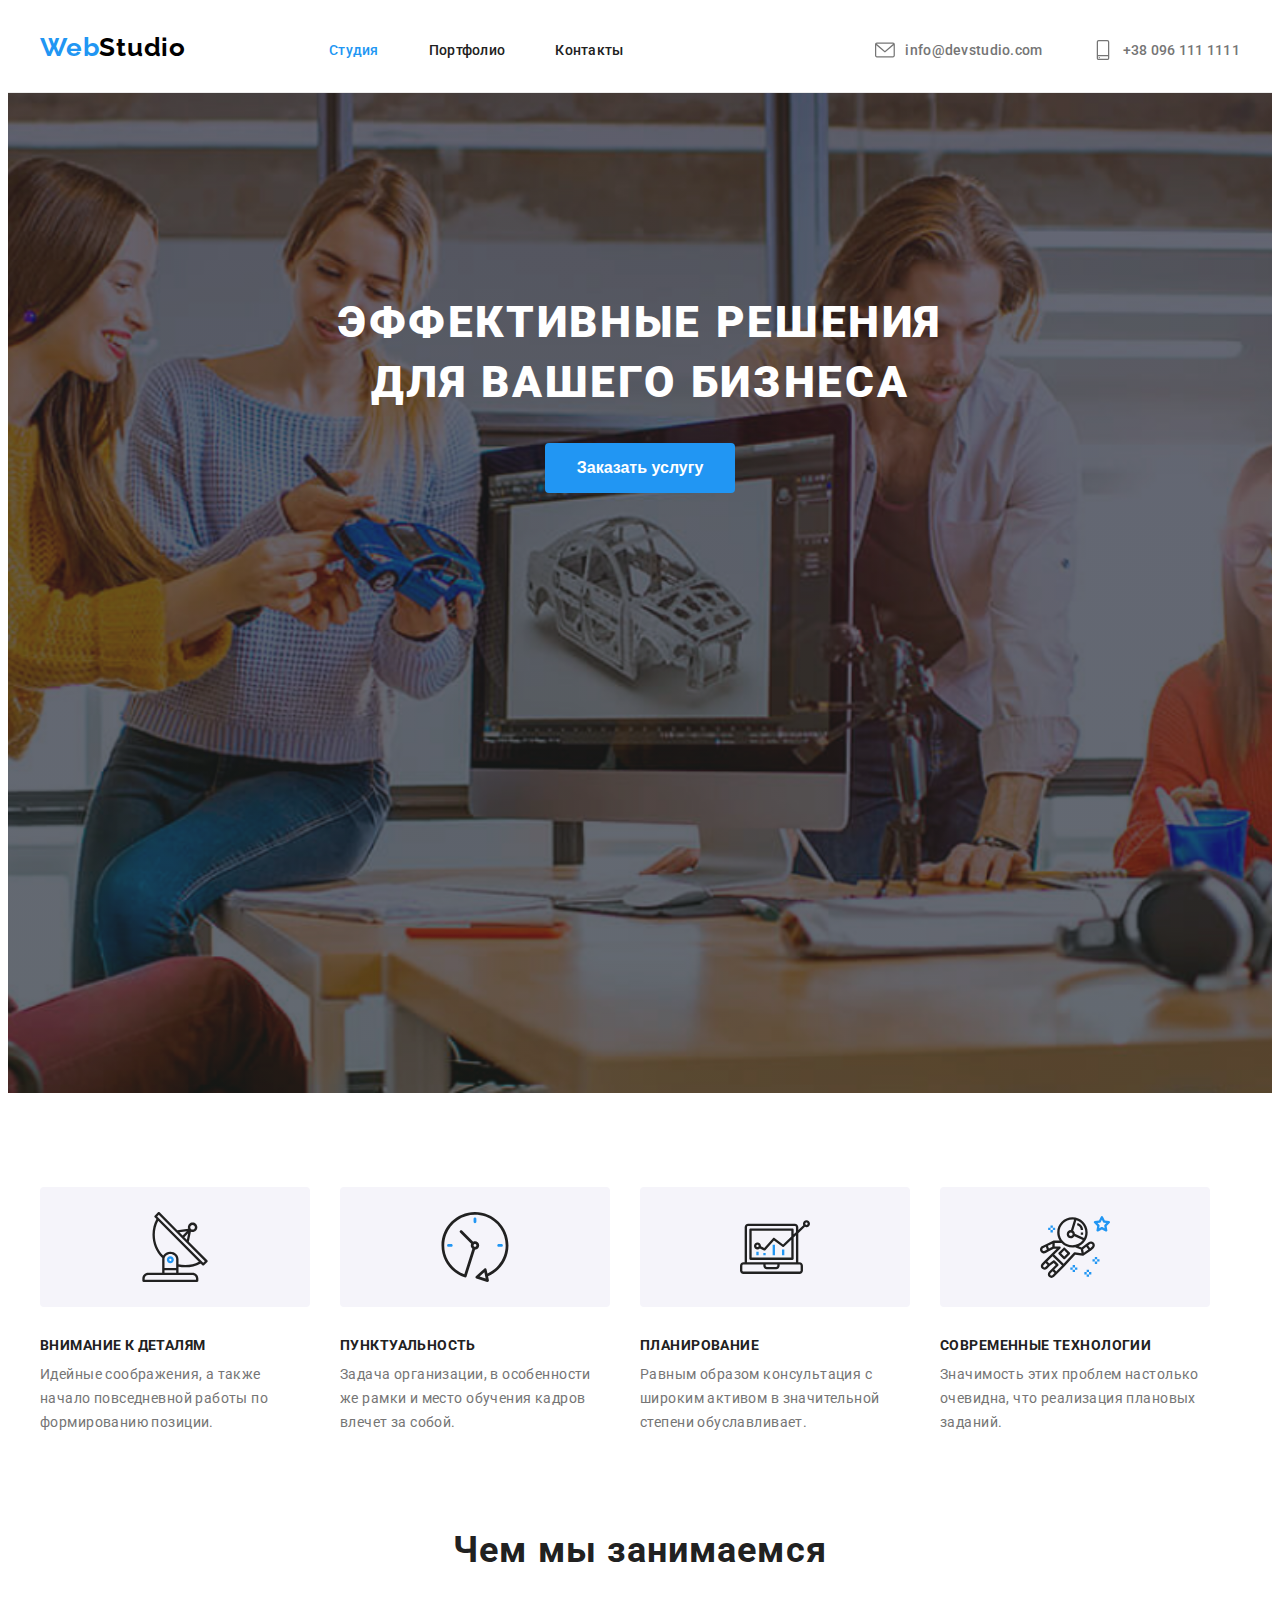
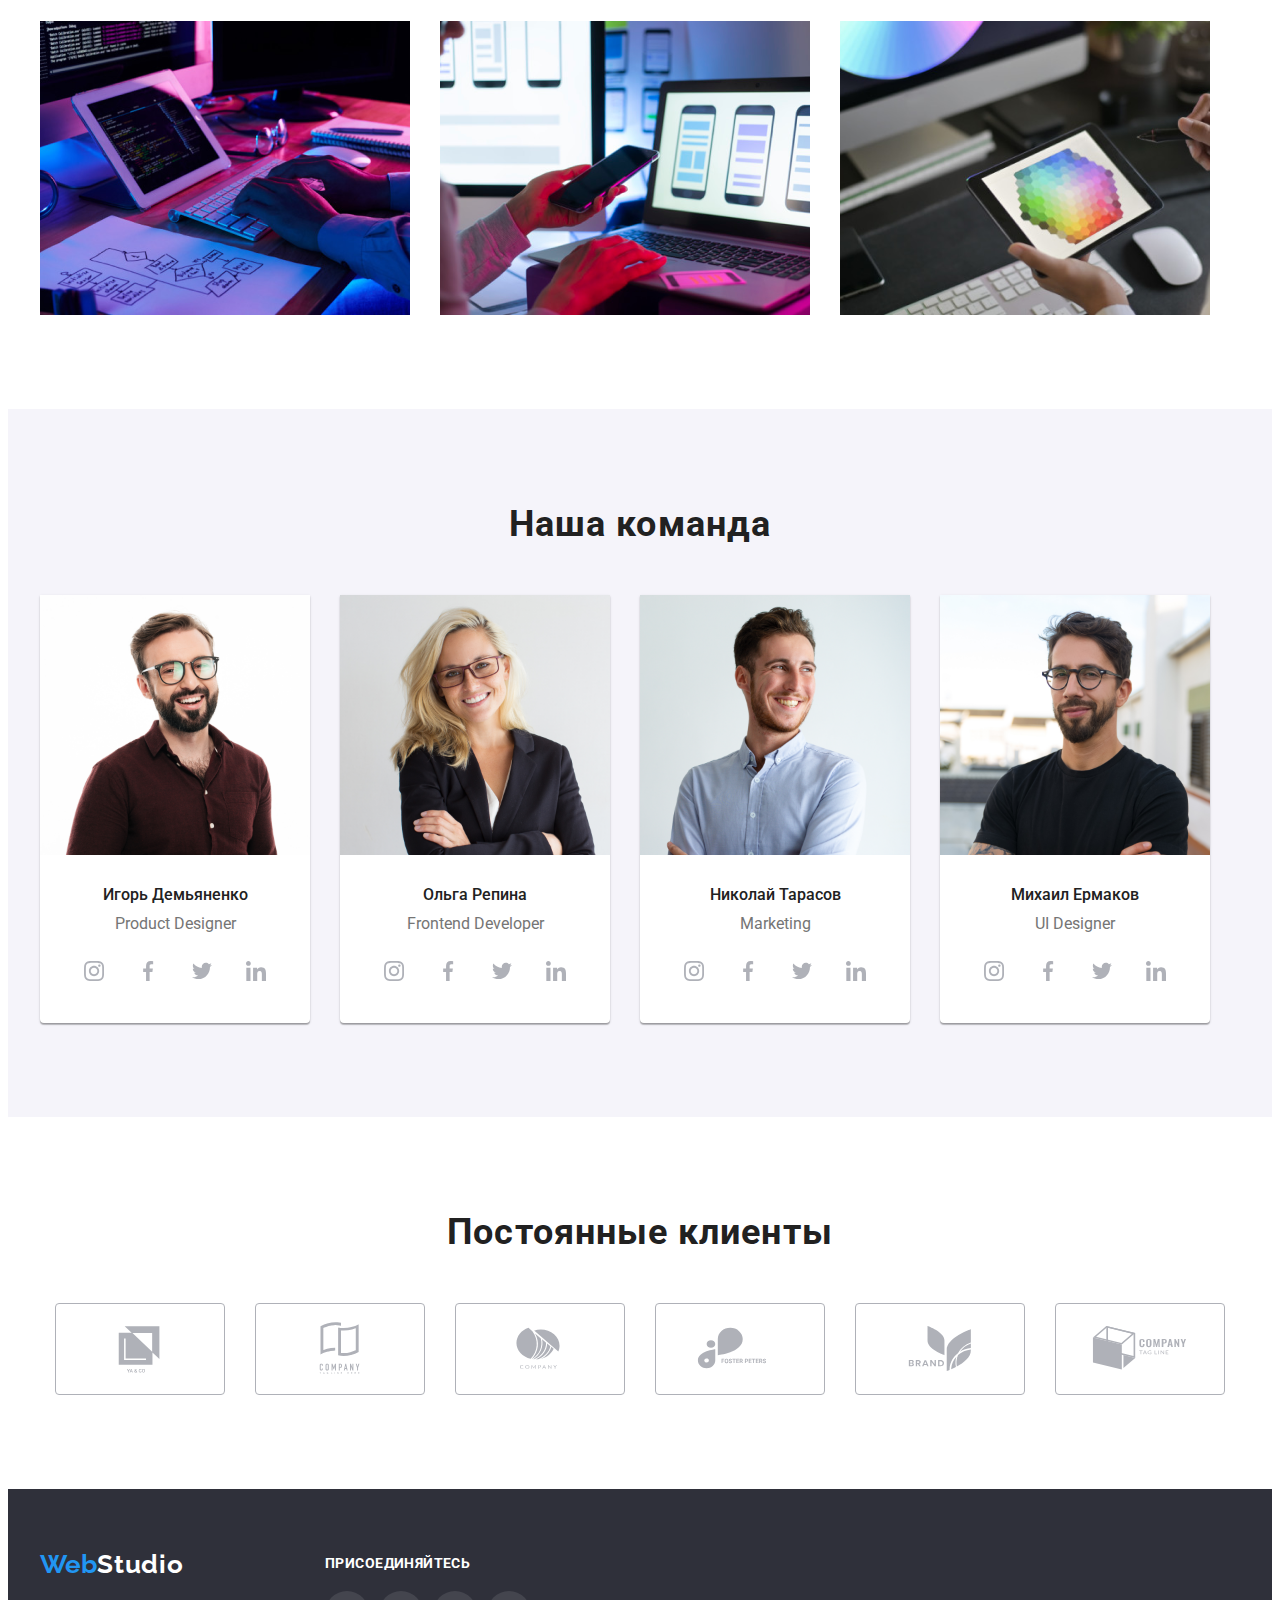
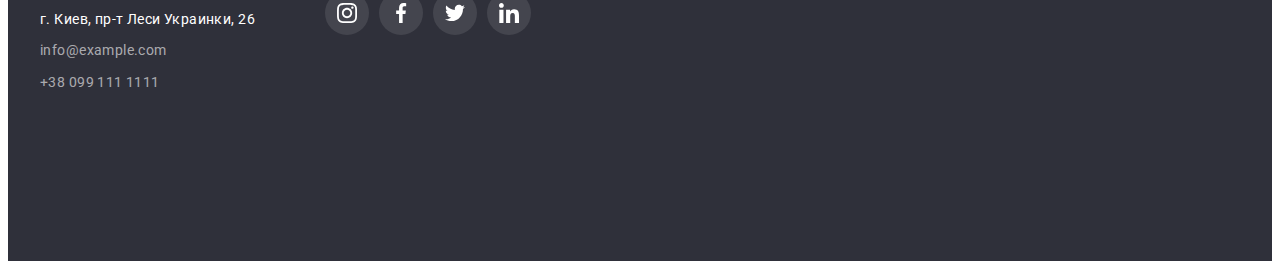
==== index.html @ 1057e820 "Сделал кнопку" ====
<!DOCTYPE html>
<html lang="ru">
  <head>
    <meta charset="UTF-8" />
    <meta http-equiv="X-UA-Compatible" content="IE=edge" />
    <meta name="viewport" content="width=device-width, initial-scale=1.0" />
    <title>WebStudio</title>
    <link
      rel="stylesheet"
      href="https://cdnjs.cloudflare.com/ajax/libs/modern-normalize/1.1.0/modern-normalize.min.css"
      integrity="sha512-wpPYUAdjBVSE4KJnH1VR1HeZfpl1ub8YT/NKx4PuQ5NmX2tKuGu6U/JRp5y+Y8XG2tV+wKQpNHVUX03MfMFn9Q=="
      crossorigin="anonymous"
      referrerpolicy="no-referrer"
    />
    <link rel="preconnect" href="https://fonts.googleapis.com" />
    <link rel="preconnect" href="https://fonts.gstatic.com" crossorigin />
    <link
      href="https://fonts.googleapis.com/css2?family=Raleway:wght@700&family=Roboto:wght@400;500;700;900&display=swap"
      rel="stylesheet"
    />

    <link rel="stylesheet" href="./css/styles.css" />
  </head>

  <body>
    <!--Header-->
    <header class="header">
      <div class="container header-container">
        <nav class="header-nav">
          <a class="header-logo link link-studio" lang="en" href="./index.html">
            <span class="color-log">Web</span>Studio</a
          >

          <ul class="list header-list" lang="ru">
            <li class="header-item">
              <a class="link header-link active-page" href="">Студия</a>
            </li>
            <li class="header-item">
              <a class="link header-link" href="./portfolio.html">Портфолио</a>
            </li>
            <li class="header-item">
              <a class="link header-link" href="">Контакты</a>
            </li>
          </ul>
        </nav>

        <!--contacts sections -->
        <div class="contact-header">
          <ul class="list header-sections">
            <li>
              <a class="header-contact" href="mailto:info@devstudio.com"
                ><svg class="contact-icon">
                  <use href="./images/icons.svg#icon-envelope"></use>
                </svg>
                info@devstudio.com
              </a>
            </li>
            <li>
              <a class="header-contact" href="tel:+380961111111"
                ><svg class="contact-icon">
                  <use href="./images/icons.svg#icon-smartphone"></use>
                </svg>
                +38 096 111 1111
              </a>
            </li>
          </ul>
        </div>
      </div>
    </header>
    <!--section button-->
    <section class="section-banner">
      <h1 class="section-title">
        Эффективные решения <br />
        для вашего бизнеса
      </h1>

      <!--button-->
      <button type="button" class="button shadow-textbt">Заказать услугу</button>
    </section>

    <!--section description-->
    <main>
      <section class="hero">
        <div class="container">
          <h2 class="visually-hidden" hidden>CEO</h2>

          <ul class="list hero-list">
            <li class="hero-item">
              <div class="icon-antenna">
                <svg width="70px">
                  <use href="./images/icons.svg#icon-antenna"></use>
                </svg>
              </div>
              <h2 class="hero-title">Внимание к деталям</h2>
              <p class="hero-after-title">
                Идейные соображения, а также начало повседневной работы по формированию позиции.
              </p>
            </li>

            <li class="hero-item">
              <div class="icon-clock">
                <svg width="70px">
                  <use href="./images/icons.svg#icon-clock"></use>
                </svg>
              </div>
              <h2 class="hero-title">Пунктуальность</h2>
              <p class="hero-after-title">
                Задача организации, в особенности же рамки и место обучения кадров влечет за собой.
              </p>
            </li>

            <li class="hero-item">
              <div class="icon-diagram">
                <svg width="70px">
                  <use href="./images/icons.svg#icon-diagram"></use>
                </svg>
              </div>
              <h2 class="hero-title">Планирование</h2>
              <p class="hero-after-title">
                Равным образом консультация с широким активом в значительной степени обуславливает.
              </p>
            </li>

            <li class="hero-item">
              <div class="icon-astronaut">
                <svg width="70px">
                  <use href="./images/icons.svg#icon-astronaut"></use>
                </svg>
              </div>
              <h2 class="hero-title">Современные технологии</h2>
              <p class="hero-after-title">
                Значимость этих проблем настолько очевидна, что реализация плановых заданий.
              </p>
            </li>
          </ul>
        </div>
      </section>

      <!--Our work section-->
      <section class="section-work">
        <div class="container">
          <h2 class="work-title">Чем мы занимаемся</h2>
          <ul class="list img-flax">
            <li class="team-photo">
              <img src="./images/photo1.png" alt="Десктопные приложения" />
            </li>
            <li class="team-photo">
              <img src="./images/photo2.png" alt="Мобильные приложения" />
            </li>
            <li class="team-photo">
              <img src="./images/photo3.png" alt="Дизайнерские решения" />
            </li>
          </ul>
        </div>
      </section>

      <!--section team-->

      <section class="team-section">
        <div class="container">
          <h2 class="team-title">Наша команда</h2>
          <ul class="list team-flax">
            <li class="item">
              <img class="img-block" src="./images/team1.png" alt="Игорь Демьяненко" width="270" />
              <h3 class="team-name-title">Игорь Демьяненко</h3>
              <p class="team-description">Product Designer</p>
              <ul class="list team-social-list">
                <li class="team-social-item">
                  <a href="#" class="team-social-link">
                    <svg class="team-social-icon" width="20" height="20">
                      <use href="./images/icons.svg#icon-instagram"></use>
                    </svg>
                  </a>
                </li>
                <li class="team-social-item">
                  <a href="#" class="team-social-link">
                    <svg class="team-social-icon" width="20" height="20">
                      <use href="./images/icons.svg#icon-facebook"></use>
                    </svg>
                  </a>
                </li>
                <li class="team-social-item">
                  <a href="#" class="team-social-link">
                    <svg class="team-social-icon" width="20" height="20">
                      <use href="./images/icons.svg#icon-twitter"></use>
                    </svg>
                  </a>
                </li>
                <li class="team-social-item">
                  <a href="#" class="team-social-link">
                    <svg class="team-social-icon" width="20" height="20">
                      <use href="./images/icons.svg#icon-linkedin"></use>
                    </svg>
                  </a>
                </li>
              </ul>
            </li>

            <li class="item">
              <img class="img-block" src="./images/team2.png" alt="Ольга Репина" width="270" />
              <h3 class="team-name-title">Ольга Репина</h3>
              <p class="team-description">Frontend Developer</p>
              <ul class="list team-social-list">
                <li class="team-social-item">
                  <a href="#" class="team-social-link">
                    <svg class="team-social-icon" width="20" height="20">
                      <use href="./images/icons.svg#icon-instagram"></use>
                    </svg>
                  </a>
                </li>
                <li class="team-social-item">
                  <a href="#" class="team-social-link">
                    <svg class="team-social-icon" width="20" height="20">
                      <use href="./images/icons.svg#icon-facebook"></use>
                    </svg>
                  </a>
                </li>
                <li class="team-social-item">
                  <a href="#" class="team-social-link">
                    <svg class="team-social-icon" width="20" height="20">
                      <use href="./images/icons.svg#icon-twitter"></use>
                    </svg>
                  </a>
                </li>
                <li class="team-social-item">
                  <a href="#" class="team-social-link">
                    <svg class="team-social-icon" width="20" height="20">
                      <use href="./images/icons.svg#icon-linkedin"></use>
                    </svg>
                  </a>
                </li>
              </ul>
            </li>

            <li class="item">
              <img class="img-block" src="./images/team3.png" alt="Николай Тарасов" width="270" />
              <h3 class="team-name-title">Николай Тарасов</h3>
              <p class="team-description">Marketing</p>
              <ul class="list team-social-list">
                <li class="team-social-item">
                  <a href="#" class="team-social-link">
                    <svg class="team-social-icon" width="20" height="20">
                      <use href="./images/icons.svg#icon-instagram"></use>
                    </svg>
                  </a>
                </li>
                <li class="team-social-item">
                  <a href="#" class="team-social-link">
                    <svg class="team-social-icon" width="20" height="20">
                      <use href="./images/icons.svg#icon-facebook"></use>
                    </svg>
                  </a>
                </li>
                <li class="team-social-item">
                  <a href="#" class="team-social-link">
                    <svg class="team-social-icon" width="20" height="20">
                      <use href="./images/icons.svg#icon-twitter"></use>
                    </svg>
                  </a>
                </li>
                <li class="team-social-item">
                  <a href="#" class="team-social-link">
                    <svg class="team-social-icon" width="20" height="20">
                      <use href="./images/icons.svg#icon-linkedin"></use>
                    </svg>
                  </a>
                </li>
              </ul>
            </li>

            <li class="item">
              <img class="img-block" src="./images/team4.png" alt="Михаил Ермаков" width="270" />
              <h3 class="team-name-title">Михаил Ермаков</h3>
              <p class="team-description">UI Designer</p>
              <ul class="list team-social-list">
                <li class="team-social-item">
                  <a href="#" class="team-social-link">
                    <svg class="team-social-icon" width="20" height="20">
                      <use href="./images/icons.svg#icon-instagram"></use>
                    </svg>
                  </a>
                </li>
                <li class="team-social-item">
                  <a href="#" class="team-social-link">
                    <svg class="team-social-icon" width="20" height="20">
                      <use href="./images/icons.svg#icon-facebook"></use>
                    </svg>
                  </a>
                </li>
                <li class="team-social-item">
                  <a href="#" class="team-social-link">
                    <svg class="team-social-icon" width="20" height="20">
                      <use href="./images/icons.svg#icon-twitter"></use>
                    </svg>
                  </a>
                </li>
                <li class="team-social-item">
                  <a href="#" class="team-social-link">
                    <svg class="team-social-icon" width="20" height="20">
                      <use href="./images/icons.svg#icon-linkedin"></use>
                    </svg>
                  </a>
                </li>
              </ul>
            </li>
          </ul>
        </div>
      </section>
      <section class="section-clients">
        <div class="container">
          <h2 class="client-text">Постоянные клиенты</h2>
          <ul class="list clients-list">
            <li class="logo-item">
              <a href="#" class="clients-link">
                <svg class="clients-icon" width="106" height="60">
                  <use href="./images/icons.svg#icon-Logo1"></use>
                </svg>
              </a>
            </li>
            <li class="logo-item">
              <a href="#" class="clients-link">
                <svg class="clients-icon" width="106" height="60">
                  <use href="./images/icons.svg#icon-Logo2"></use>
                </svg>
              </a>
            </li>
            <li class="logo-item">
              <a href="#" class="clients-link">
                <svg class="clients-icon" width="106" height="60">
                  <use href="./images/icons.svg#icon-Logo3"></use>
                </svg>
              </a>
            </li>
            <li class="logo-item">
              <a href="#" class="clients-link">
                <svg class="clients-icon" width="106" height="60">
                  <use href="./images/icons.svg#icon-Logo4"></use>
                </svg>
              </a>
            </li>
            <li class="logo-item">
              <a href="#" class="clients-link">
                <svg class="clients-icon" width="106" height="60">
                  <use href="./images/icons.svg#icon-Logo5"></use>
                </svg>
              </a>
            </li>
            <li class="logo-item">
              <a href="#" class="clients-link">
                <svg class="clients-icon" width="106" height="60">
                  <use href="./images/icons.svg#icon-Logo6"></use>
                </svg>
              </a>
            </li>
          </ul>
        </div>
      </section>
    </main>
    <!--footer section-->
    <footer class="section-footer">
      <div class="container">
        <div>
          <a class="link-footer" href="/index.html">Web<span class="color-footer">Studio</span></a>
          <div class="footer-inner">
            <address class="link-address">
              <ul class="list address-cont">
                <li>
                  <a
                    class="address"
                    href="https://goo.gl/maps/Afqt2rmy2DsJCTwLA"
                    target="_blank"
                    rel="noopener noreferre"
                    >г. Киев, пр-т Леси Украинки, 26</a
                  >
                </li>
                <li>
                  <a class="contact-list" href="mailto:info@devstudio.com">info@example.com</a>
                </li>
                <li>
                  <a class="contact-list" href="tel:+380961111111">+38 099 111 1111</a>
                </li>
              </ul>
            </address>
            <!--Правая часть футера-->
            <div class="footer-right">
              <h1 class="footer-social">присоединяйтесь</h1>
              <ul class="list social-footer-list">
                <li class="social-item">
                  <a href="#" class="social-link">
                    <svg class="social-icon" width="20" height="20">
                      <use href="./images/icons.svg#icon-instagram"></use>
                    </svg>
                  </a>
                </li>
                <li class="social-item">
                  <a href="#" class="social-link">
                    <svg class="social-icon" width="20" height="20">
                      <use href="./images/icons.svg#icon-facebook"></use>
                    </svg>
                  </a>
                </li>
                <li class="social-item">
                  <a href="#" class="social-link">
                    <svg class="social-icon" width="20" height="20">
                      <use href="./images/icons.svg#icon-twitter"></use>
                    </svg>
                  </a>
                </li>
                <li class="social-item">
                  <a href="#" class="social-link">
                    <svg class="social-icon" width="20" height="20">
                      <use href="./images/icons.svg#icon-linkedin"></use>
                    </svg>
                  </a>
                </li>
              </ul>
            </div>
          </div>
        </div>
      </div>
    </footer>
  </body>
</html>
---- css/styles.css ----
:root {
  --hover-color: #2196f3;
  --text-color: #ffffff;
  --hero-text-color: #212121;
  --client-color: #afb1b8;
}

body {
  background: #ffffff;
  color: #212121;
  font-family: Roboto, sans-serif;
}

p,
h1,
h2,
h3,
h4,
h5,
h6 {
  margin: 0;
}
ul {
  margin: 0;
  padding-inline-start: 0px;
}

.visually-hidden {
  position: absolute;
  white-space: nowrap;
  width: 1px;
  height: 1px;
  overflow: hidden;
  border: 0;
  padding: 0;
  clip: rect(0 0 0 0);
  clip-path: inset(50%);
  margin: -1px;
}
.container {
  width: 1200px;
  padding-left: 15px;
  padding-right: 15px;
  margin: 0 auto;
  /* outline: 2px solid red; (контур блока)  */
}
img {
  display: block;
}
.header-container {
  display: flex;
  justify-content: center;
}
/* <!--Header--> */

.header-nav {
  padding-top: 24px;
  padding-bottom: 25px;
  display: flex;
}
.contact-header {
  margin-left: auto;
}
.contact-icon {
  width: 20px;
  height: 20px;
  margin-right: 10px;
}

.link {
  font-weight: 500;
  font-size: 14px;
  line-height: 16px;
  letter-spacing: 0.02em;
  color: #000000;
  text-decoration: none;
}
.link-studio {
  font-family: Raleway;
  font-style: normal;
  font-weight: bold;
  font-size: 26px;
  line-height: 31px;
  letter-spacing: 0.03em;
  color: #000000;
}

.color-log {
  font-style: normal;
  font-weight: bold;
  font-size: 26px;
  line-height: 31px;
  letter-spacing: 0.03em;
  color: #2196f3;
}

/* Весь тег Ul без точек */
.list {
  list-style: none;
}

/* header-link */
.header-link {
  color: var(--hero-text-color);
  margin-left: 50px;
}
.header-list {
  display: flex;
  align-items: center;
  margin-left: 93px;
}
/* ховер для ссылок */
.header-link:hover,
.header-link:focus {
  color: var(--hover-color);
}

/* <!--contacts sections --> */
.header-contact {
  display: flex;
  align-items: center;
  font-style: normal;
  font-weight: 500;
  font-size: 14px;
  line-height: 16px;
  letter-spacing: 0.02em;
  color: #757575;
  text-decoration: none;
  margin-left: 50px;
}
.contact-icon {
  fill: currentColor;
}
.header-sections {
  display: flex;
  padding-top: 32px;
  padding-bottom: 32px;
}
.header {
  border-bottom: 1px solid #ececec;
}

/* ховер и фокус для сектора контакты */
.header-contact:hover,
.header-contact:focus {
  color: var(--hover-color);
}

/* <!--section button--> */
.section-banner {
  background: #2f303a;
  height: 600px;
  max-width: 1600px;
  margin-left: auto;
  margin-right: auto;
  padding-top: 200px;
  padding-bottom: 200px;
  text-align: center;
  width: auto;
  background-image: linear-gradient(rgba(47, 48, 58, 0.4), rgba(47, 58, 51, 0.4)),
    url(../images/icon-banner.png);
  background-repeat: no-repeat;
  background-position: center;
  background-size: cover;
}

.section-title {
  font-style: normal;
  font-weight: 900;
  font-size: 44px;
  line-height: 1.36;
  text-align: center;
  letter-spacing: 0.06em;
  text-transform: uppercase;
  color: var(--text-color);
  padding-bottom: 30px;
}
.button {
  padding: 10px 32px;
  border-radius: 4px;
  margin-left: auto;
  margin-right: auto;
  font-style: normal;
  font-weight: bold;
  font-size: 16px;
  line-height: 1.87;
  border: none;
  color: var(--text-color);
  background-color: #2196f3;
  cursor: pointer;
}

.button :hover,
.button :focus {
  color: #188ce8;
}
/* <!--section list--> */
.hero-title {
  font-style: normal;
  font-weight: bold;
  font-size: 14px;
  line-height: 16px;
  letter-spacing: 0.03em;
  text-transform: uppercase;
  color: #212121;
  margin-bottom: 10px;
}
.hero-list {
  display: flex;
}
.hero-list .hero-item:not(last-child) {
  margin-right: 30px;
}
.hero-item {
  font-style: normal;
  font-weight: bold;
  font-size: 14px;
  line-height: 16px;
  letter-spacing: 0.03em;
  color: var(--hero-text-color);
  width: 270px;
}
.hero-after-title {
  font-style: normal;
  font-weight: normal;
  font-size: 14px;
  line-height: 1.71;
  letter-spacing: 0.03em;
  color: #757575;
}
.hero {
  padding-top: 94px;
}
.icon-antenna {
  display: flex;
  align-items: center;
  justify-content: center;
  margin-bottom: 30px;
  width: 270px;
  height: 120px;
  background-color: #f5f4fa;
  border-radius: 4px;
}
.icon-clock {
  display: flex;
  align-items: center;
  justify-content: center;
  margin-bottom: 30px;
  width: 270px;
  height: 120px;
  background-color: #f5f4fa;
  border-radius: 4px;
}
.icon-diagram {
  display: flex;
  align-items: center;
  justify-content: center;
  margin-bottom: 30px;
  width: 270px;
  height: 120px;
  background-color: #f5f4fa;
  border-radius: 4px;
}
.icon-astronaut {
  display: flex;
  align-items: center;
  justify-content: center;
  margin-bottom: 30px;
  width: 270px;
  height: 120px;
  background-color: #f5f4fa;
  border-radius: 4px;
}

.work-title {
  font-weight: bold;
  font-size: 36px;
  line-height: 42px;
  text-align: center;
  letter-spacing: 0.03em;
  color: #212121;
  padding-top: 94px;
  padding-bottom: 50px;
}
.section-work {
  padding-bottom: 94px;
}
.about-workers {
  background-color: #f5f4fa;
}
/* <!--section team--> */
.team-title {
  font-weight: bold;
  font-size: 36px;
  line-height: 42px;
  text-align: center;
  letter-spacing: 0.03em;
  color: #212121;
  padding-top: 94px;
  padding-bottom: 50px;
}
.img-flax {
  display: flex;
}
.team-photo:not(last-child) {
  margin-right: 30px;
}
.item:not(last-child) {
  margin-right: 30px;
  background: #ffffff;
  padding-bottom: 30px;
  box-shadow: 0px 1px 3px rgba(0, 0, 0, 0.12), 0px 1px 1px rgba(0, 0, 0, 0.14),
    0px 2px 1px rgba(0, 0, 0, 0.2);
  border-radius: 0px 0px 4px 4px;
}

.team-flax {
  display: flex;
}
.img-block {
  /* max-width: 100%; */
  height: auto;
}

.team-name-title {
  font-weight: 500;
  font-size: 16px;
  line-height: 19px;
  text-align: center;
  color: #212121;
  margin-bottom: 10px;
  margin-top: 30px;
}
.team-description {
  font-weight: normal;
  font-size: 16px;
  line-height: 19px;
  text-align: center;
  color: #757575;
  margin-bottom: 16px;
}
.team-section {
  padding-top: 0px;
  padding-bottom: 94px;
  background-color: #f5f4fa;
}
.team-social-list {
  display: flex;
  justify-content: center;
}
.team-social-item + .team-social-item {
  margin-left: 10px;
}
.team-social-link {
  width: 44px;
  height: 44px;
  color: #afb1b8;
  display: flex;
  justify-content: center;
  align-items: center;
  border-radius: 50%;
}
.team-social-link:hover,
.team-social-link:focus {
  background-color: #2196f3;
  color: #ffffff;
}
.team-social-icon {
  fill: currentColor;
}
/* <!--------------------------------clients---------------------------------> */
.section-clients {
  padding-top: 94px;
  padding-bottom: 94px;
}
.clients-list {
  display: flex;
  justify-content: center;
}
.clients-link {
  display: flex;
  width: 170px;
  height: 92px;
  justify-content: center;
  align-items: center;
  border: 1px solid #afb1b8;
  box-sizing: border-box;
  border-radius: 4px;
  fill: var(--client-color);
  margin-top: 50px;
}
.logo-item + .logo-item {
  margin-left: 30px;
}
.client-text {
  font-style: normal;
  font-weight: bold;
  font-size: 36px;
  line-height: 42px;
  text-align: center;
  letter-spacing: 0.03em;
  color: #212121;
}
.clients-link:focus,
.clients-link:hover {
  border-color: #2196f3;
}

/* <!---------------------------footer section-----------------------------> */
.section-footer {
  font-weight: bold;
  height: 252px;
  font-size: 26px;
  line-height: 31px;
  background: #2f303a;
  padding-top: 60px;
  padding-bottom: 60px;
}
.color-footer {
  font-weight: bold;
  font-size: 26px;
  line-height: 31px;

  /* identical to box height */
  letter-spacing: 0.03em;
  color: var(--text-color);
}
.link-footer {
  font-family: Raleway;
  color: #2196f3;
  text-decoration: none;
}
/* address */
.link-address {
  margin-bottom: 20px;
}
.address {
  font-family: Roboto;
  font-weight: normal;
  font-style: normal;
  font-size: 14px;
  line-height: 24px;
  letter-spacing: 0.03em;
  color: #ffffff;
  text-decoration: none;
  margin-bottom: 9px;
}
.address:hover,
.address:focus {
  color: #2196f3;
}
.address-cont {
  padding: 0px 0px 0px 0px;
  margin-top: 20px;
  margin-bottom: 9px;
}
.contact-list {
  font-family: Roboto;
  font-style: normal;
  font-weight: normal;
  font-size: 14px;
  line-height: 1.71;
  letter-spacing: 0.03em;
  color: rgba(255, 255, 255, 0.6);
  text-decoration: none;
}
.contact-list:hover,
.contact-listl:focus {
  color: #2196f3;
}
.btn-blu {
  background: #2196f3;
  color: #ffffff;
}
.filter-button {
  cursor: pointer;
  font-family: Raleway;
  font-weight: 500;
  font-size: 16px;
  line-height: 1.62;
  text-align: center;
  letter-spacing: 0.03em;
  margin-left: 8px;
  padding: 6px 22px;
  border: #f5f4fa;
  box-shadow: 0px 3px 1px rgb(0 0 0 / 10%), 0px 1px 2px rgb(0 0 0 / 8%),
    0px 2px 2px rgb(0 0 0 / 12%);
  border-radius: 4px;
}
.btn-row {
  display: flex;
}
.filter-button:hover,
.filter-button:focus {
  background: #2196f3;
  color: #ffffff;
}
.section-main {
  padding-top: 94px;
  margin-bottom: 50px;
}
.active-page {
  color: #2196f3;
}

/* <!--Projects section-cardset-- > */
.cardset-list {
  display: flex;
  flex-wrap: wrap;
}

.cardset-title {
  font-weight: bold;
  font-size: 18px;
  line-height: 36px;
  letter-spacing: 0.06em;
  color: #212121;
  margin-left: 24px;
  margin-top: 20px;
}
.cardset-after-title {
  font-size: 16px;
  line-height: 1.87;
  letter-spacing: 0.03em;
  color: #757575;
  margin-top: 4px;
  margin-left: 24px;
  margin-bottom: 20px;
}
.cardset-item-portfolio:not(:nth-child(3n)) {
  margin-right: 30px;
}
.cardset-item-portfolio {
  background: #ffffff;
  outline: 1px solid #eeeeee;
  margin-bottom: 30px;
}
.cardset-item-portfolio:focus,
.cardset-item-portfolio:hover {
  box-sizing: border-box;
  box-shadow: 0px 1px 1px rgba(0, 0, 0, 0.12), 0px 4px 4px rgba(0, 0, 0, 0.06),
    1px 4px 6px rgba(0, 0, 0, 0.16);
}
.header-portfolio {
  border-bottom: 1px solid #ececec;
}
.footer-social {
  font-style: normal;
  font-weight: bold;
  font-size: 14px;
  line-height: 16px;
  letter-spacing: 0.03em;
  text-transform: uppercase;
  color: #ffffff;
}
.social-footer-list {
  display: flex;
  margin-left: auto;
  margin-right: auto;
  justify-items: left;
  margin-top: 20px;
}
.social-item:not(last-child) {
  margin-right: 10px;
}
.footer-right {
  margin-left: 70px;
  margin-top: -25px;
}
.footer-inner {
  display: flex;
  align-items: flex-start;
  max-width: 100%;
}
.social-item {
  border-radius: 50%;
  background-color: rgba(255, 255, 255, 0.1);
  color: #ffffff;
}
.social-link {
  width: 44px;
  height: 44px;
  color: #ffffff;
  display: flex;
  justify-content: center;
  align-items: center;
  border-radius: 50%;
}
.social-link:hover,
.social-link:focus {
  background-color: #2196f3;
  color: #ffffff;
}
.social-icon {
  fill: currentColor;
}
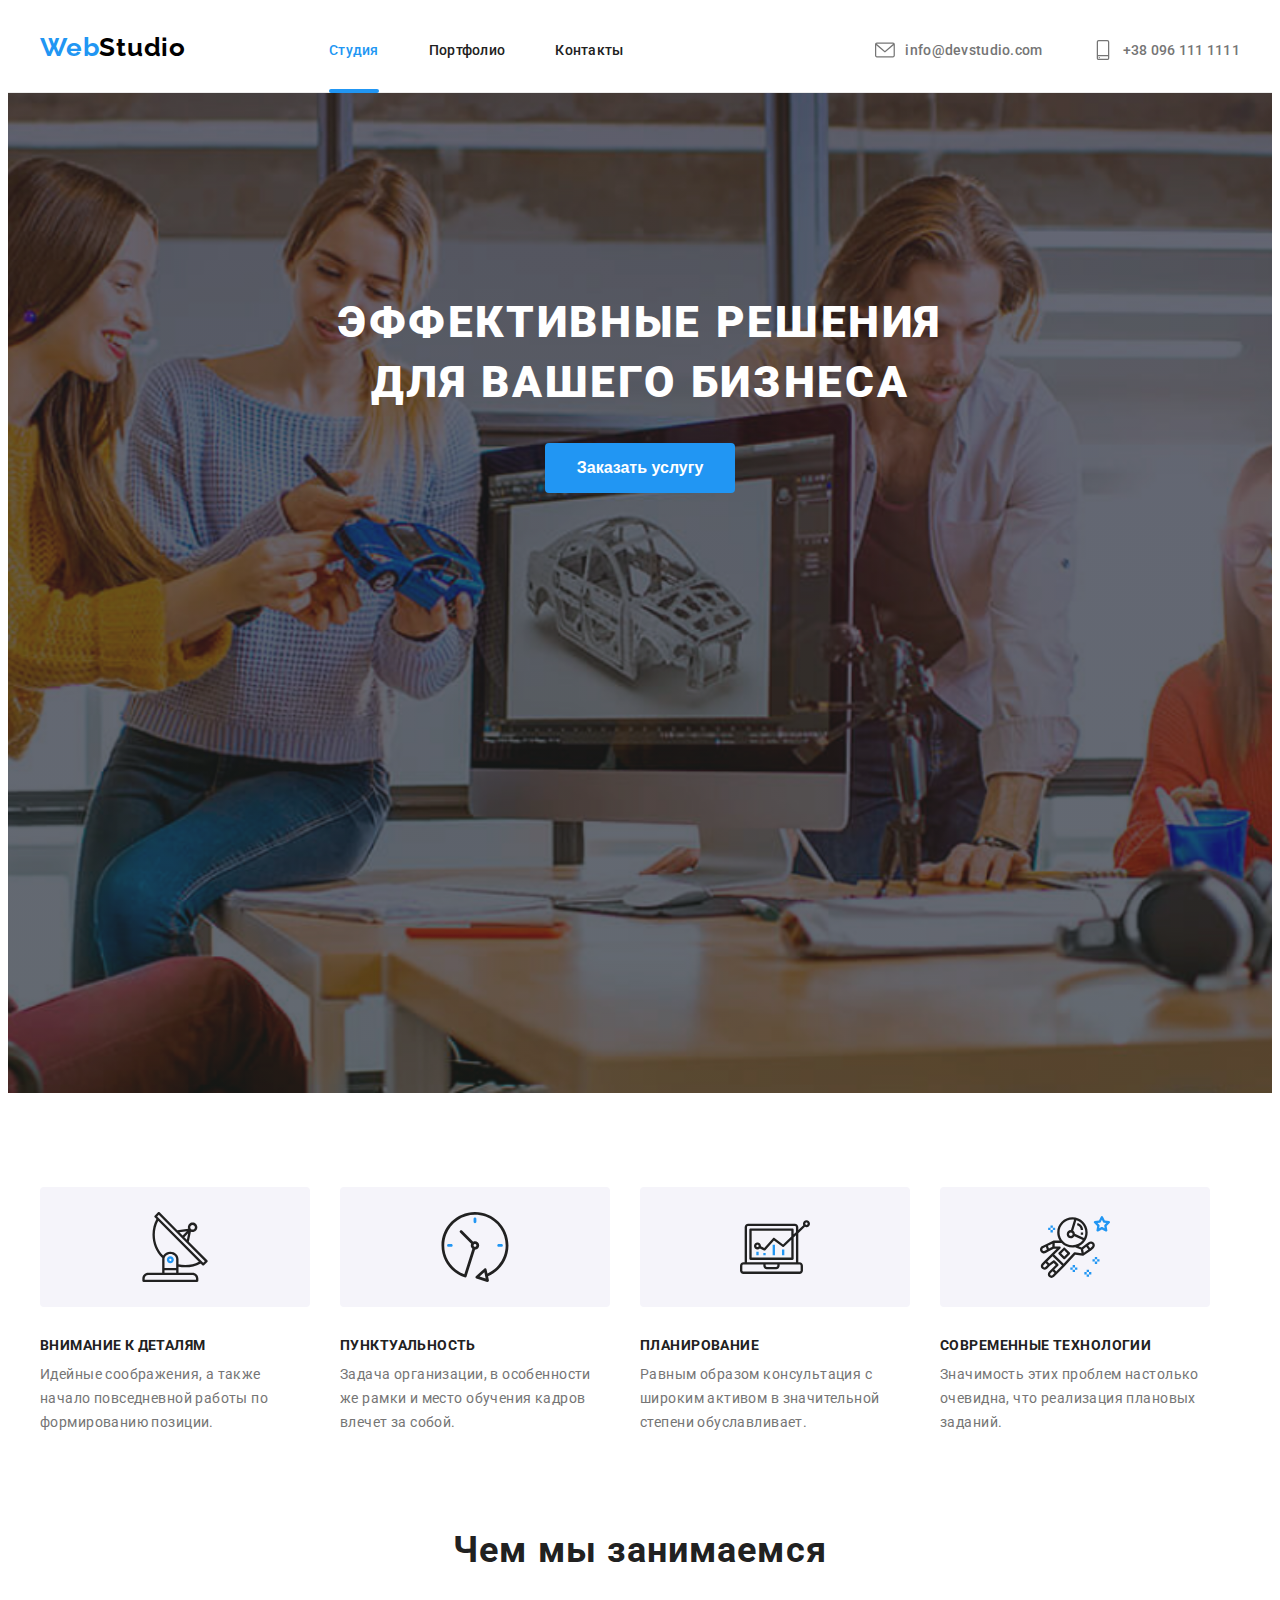
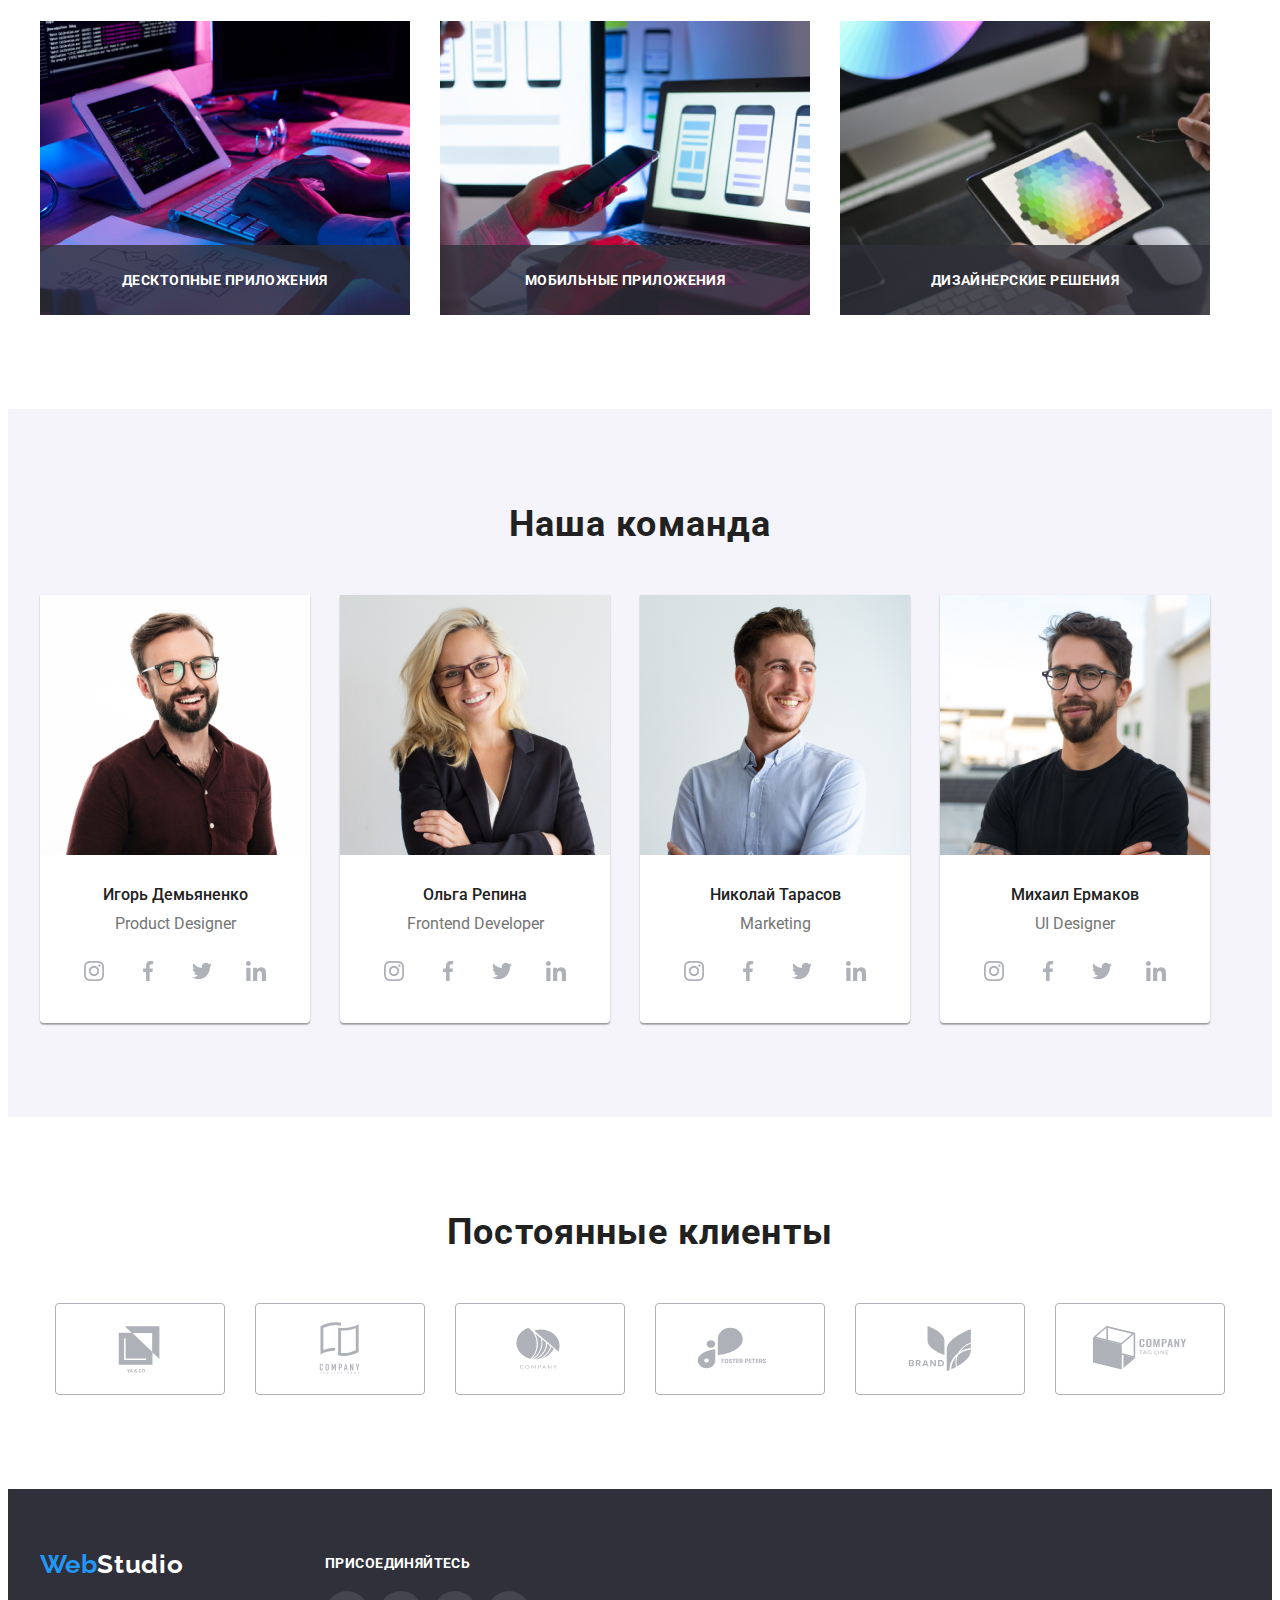
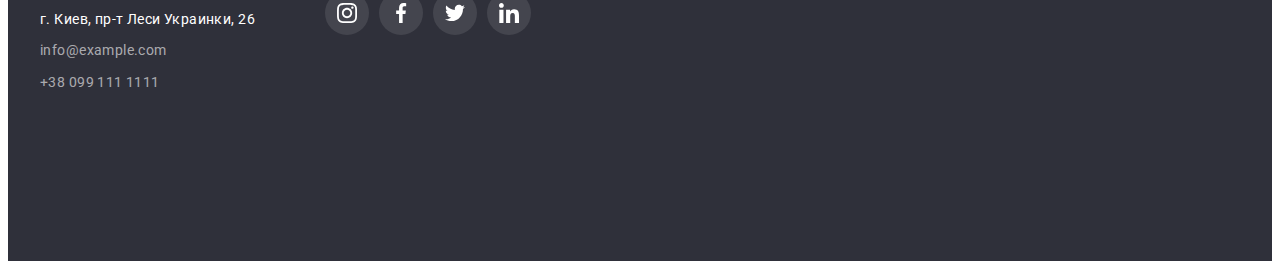
==== commit 4055d769: "Портфолио финиш" ====
--- a/index.html
+++ b/index.html
@@ -75,8 +75,18 @@
       </h1>
 
       <!--button-->
-      <button type="button" class="button shadow-textbt">Заказать услугу</button>
+      <button data-modal-open class="button shadow-textbt" type="button">Заказать услугу</button>
     </section>
+    <!--Модалка-->
+    <div class="backdrop is-hidden" data-modal>
+      <div class="modal">
+        <button data-modal-close class="close-button">
+          <svg width="18" height="18" class="close-icon">
+            <use href="images/icons.svg#icon-close"></use>
+          </svg>
+        </button>
+      </div>
+    </div>
 
     <!--section description-->
     <main>
@@ -143,12 +153,15 @@
           <ul class="list img-flax">
             <li class="team-photo">
               <img src="./images/photo1.png" alt="Десктопные приложения" />
+              <p class="work-text">Десктопные приложения</p>
             </li>
             <li class="team-photo">
               <img src="./images/photo2.png" alt="Мобильные приложения" />
+              <p class="work-text">Мобильные приложения</p>
             </li>
             <li class="team-photo">
               <img src="./images/photo3.png" alt="Дизайнерские решения" />
+              <p class="work-text">Дизайнерские решения</p>
             </li>
           </ul>
         </div>
@@ -419,5 +432,6 @@
         </div>
       </div>
     </footer>
+    <script src="./js/modal.js"></script>
   </body>
 </html>
--- a/css/styles.css
+++ b/css/styles.css
@@ -98,16 +98,20 @@
 .list {
   list-style: none;
 }
-
+.header-item {
+  position: relative;
+  margin-left: 50px;
+}
 /* header-link */
 .header-link {
   color: var(--hero-text-color);
-  margin-left: 50px;
+  transition: color 250ms cubic-bezier(0.4, 0, 0.2, 1);
 }
 .header-list {
   display: flex;
   align-items: center;
   margin-left: 93px;
+  position: relative;
 }
 /* ховер для ссылок */
 .header-link:hover,
@@ -304,6 +308,23 @@
 }
 .team-photo:not(last-child) {
   margin-right: 30px;
+  position: relative;
+}
+.work-text {
+  position: absolute;
+  width: 100%;
+  padding-top: 27px;
+  padding-bottom: 27px;
+  bottom: 0;
+  left: 0;
+  font-weight: bold;
+  font-size: 14px;
+  line-height: 16px;
+  text-align: center;
+  letter-spacing: 0.03em;
+  text-transform: uppercase;
+  color: var(--text-color);
+  background: rgba(47, 48, 58, 0.8);
 }
 .item:not(last-child) {
   margin-right: 30px;
@@ -499,8 +520,21 @@
   padding-top: 94px;
   margin-bottom: 50px;
 }
-.active-page {
-  color: #2196f3;
+.active-page.header-link::after {
+  content: '';
+  position: absolute;
+  left: 0%;
+  bottom: -34px;
+  width: 100%;
+  height: 4px;
+  transform: translateX(0%);
+  border-radius: 2px;
+  background-color: var(--hover-color);
+}
+.active-page,
+.header-list:hover .active-page,
+.header-list:focus {
+  color: var(--hover-color);
 }
 
 /* <!--Projects section-cardset-- > */
@@ -544,6 +578,7 @@
 .header-portfolio {
   border-bottom: 1px solid #ececec;
 }
+
 .footer-social {
   font-style: normal;
   font-weight: bold;
@@ -594,3 +629,68 @@
 .social-icon {
   fill: currentColor;
 }
+.is-hidden {
+  opacity: 0;
+  pointer-events: none;
+}
+.backdrop {
+  z-index: 2;
+  position: fixed;
+  top: 0;
+  right: 0;
+  width: 100%;
+  height: 100%;
+  background-color: rgba(0, 0, 0, 0.2);
+  transition: opacity 1000ms cubic-bezier(0.4, 0, 0.2, 1);
+}
+.modal {
+  position: absolute;
+  background-color: var(--text-color);
+  box-shadow: 0px 1px 3px rgb(0 0 0 / 12%), 0px 1px 1px rgb(0 0 0 / 14%),
+    0px 2px 1px rgb(0 0 0 / 20%);
+  border-radius: 4px;
+  min-width: 528px;
+  min-height: 581px;
+  left: 50%;
+  top: 50%;
+  transform: translate(-50%, -50%);
+}
+/* .close-icon {
+  background: #000000;
+} */
+.close-button {
+  position: absolute;
+  display: flex;
+  justify-content: center;
+  top: 8px;
+  right: 8px;
+  border-radius: 50%;
+  width: 30px;
+  height: 30px;
+  align-items: center;
+  background: #ffffff;
+  border: 1px solid rgba(0, 0, 0, 0.1);
+}
+
+.thumb {
+  position: relative;
+  overflow: hidden;
+}
+.text-overlay {
+  position: absolute;
+  top: 0;
+  left: 0;
+  width: 100%;
+  height: 100%;
+  padding: 63px 24px;
+  color: #ffffff;
+  font-size: 18px;
+  line-height: 1.56;
+  background-color: rgba(33, 150, 243, 0.9);
+  transform: translatey(100%);
+  transition: transform 250ms cubic-bezier(0.4, 0, 0.2, 1);
+}
+.thumb:hover .text-overlay,
+.thumb:focus .text-overlay {
+  transform: translatey(0);
+}
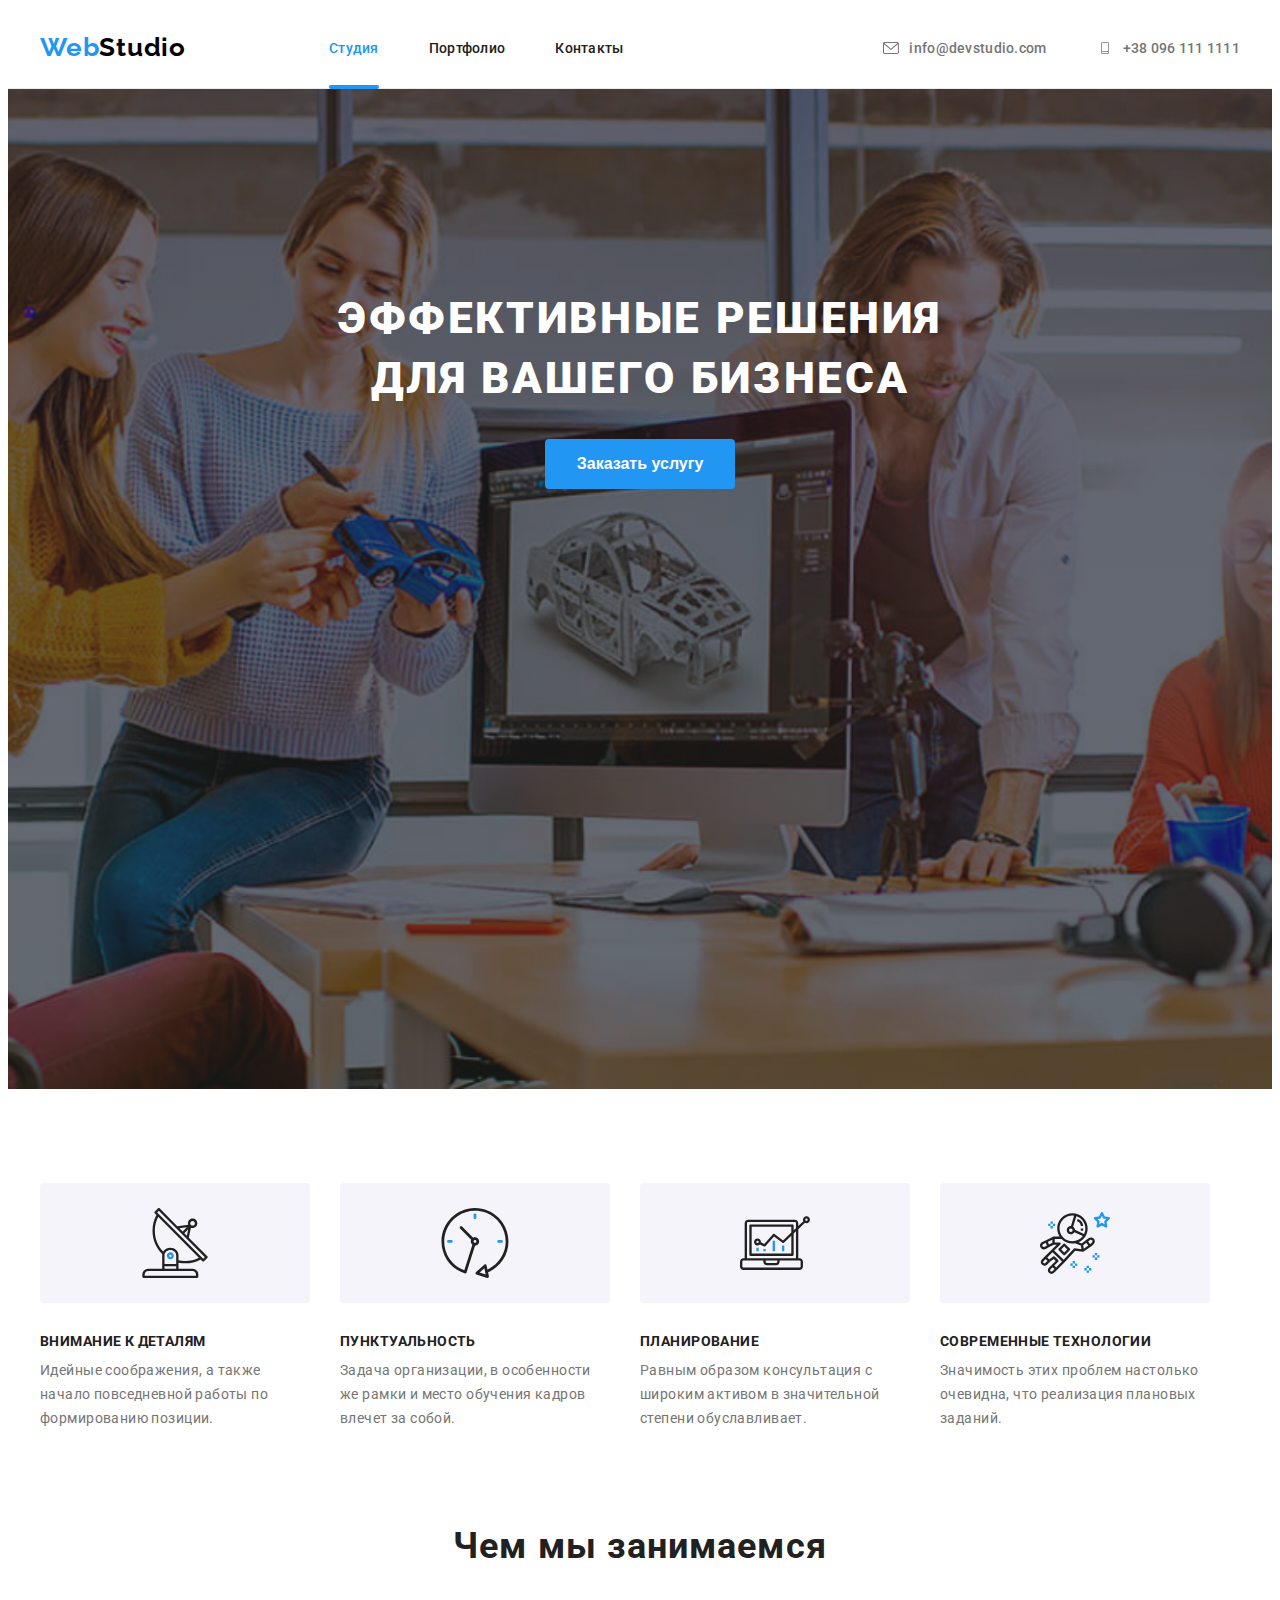
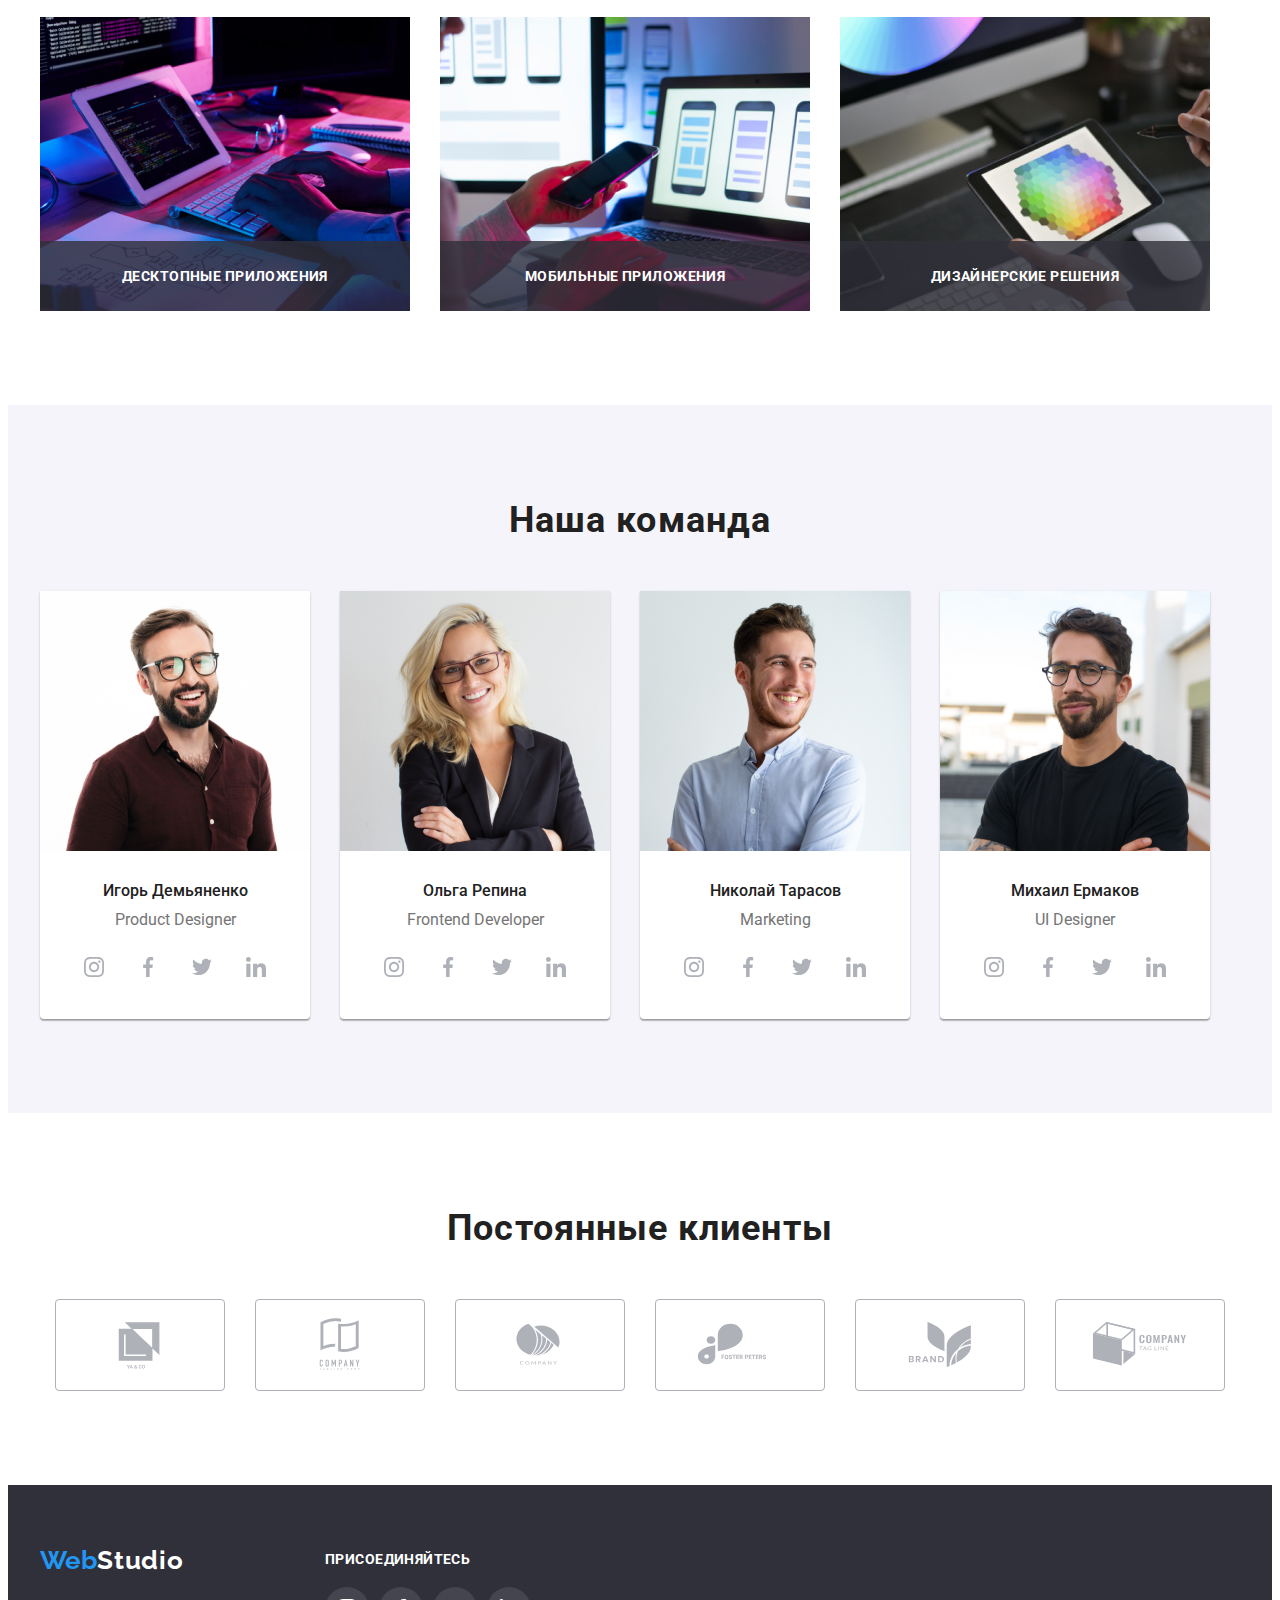
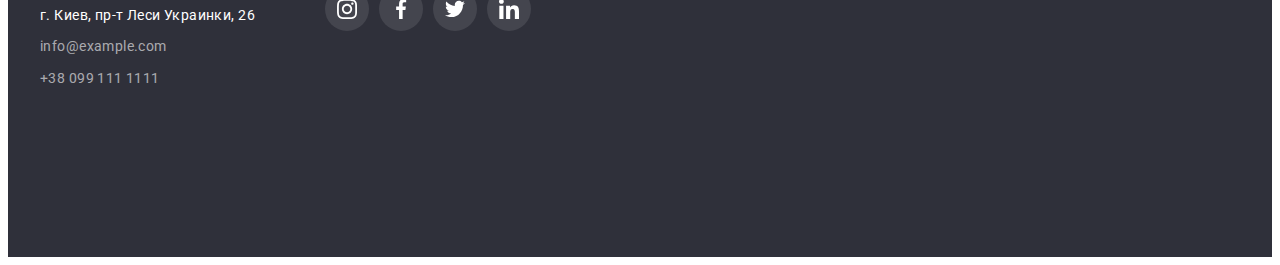
==== commit 3f74df0b: "К" ====
--- a/index.html
+++ b/index.html
@@ -81,7 +81,7 @@
     <div class="backdrop is-hidden" data-modal>
       <div class="modal">
         <button data-modal-close class="close-button">
-          <svg width="18" height="18" class="close-icon">
+          <svg class="close-icon">
             <use href="images/icons.svg#icon-close"></use>
           </svg>
         </button>
--- a/css/styles.css
+++ b/css/styles.css
@@ -62,8 +62,8 @@
   margin-left: auto;
 }
 .contact-icon {
-  width: 20px;
-  height: 20px;
+  width: 16px;
+  height: 12px;
   margin-right: 10px;
 }
 
@@ -424,7 +424,8 @@
 }
 .clients-link:focus,
 .clients-link:hover {
-  border-color: #2196f3;
+  fill: var(--hover-color);
+  border-color: var(--hover-color);
 }
 
 /* <!---------------------------footer section-----------------------------> */
@@ -524,7 +525,7 @@
   content: '';
   position: absolute;
   left: 0%;
-  bottom: -34px;
+  bottom: -32px;
   width: 100%;
   height: 4px;
   transform: translateX(0%);
@@ -650,7 +651,7 @@
     0px 2px 1px rgb(0 0 0 / 20%);
   border-radius: 4px;
   min-width: 528px;
-  min-height: 581px;
+  min-height: 521px;
   left: 50%;
   top: 50%;
   transform: translate(-50%, -50%);
@@ -670,8 +671,11 @@
   align-items: center;
   background: #ffffff;
   border: 1px solid rgba(0, 0, 0, 0.1);
-}
-
+  cursor: pointer;
+}
+.modal :hover {
+  transform: scale(1.25);
+}
 .thumb {
   position: relative;
   overflow: hidden;
@@ -690,7 +694,10 @@
   transform: translatey(100%);
   transition: transform 250ms cubic-bezier(0.4, 0, 0.2, 1);
 }
-.thumb:hover .text-overlay,
-.thumb:focus .text-overlay {
+.card-cursor:hover .text-overlay,
+.card-cursor:focus .text-overlay {
   transform: translatey(0);
 }
+.card-cursor {
+  cursor: pointer;
+}
